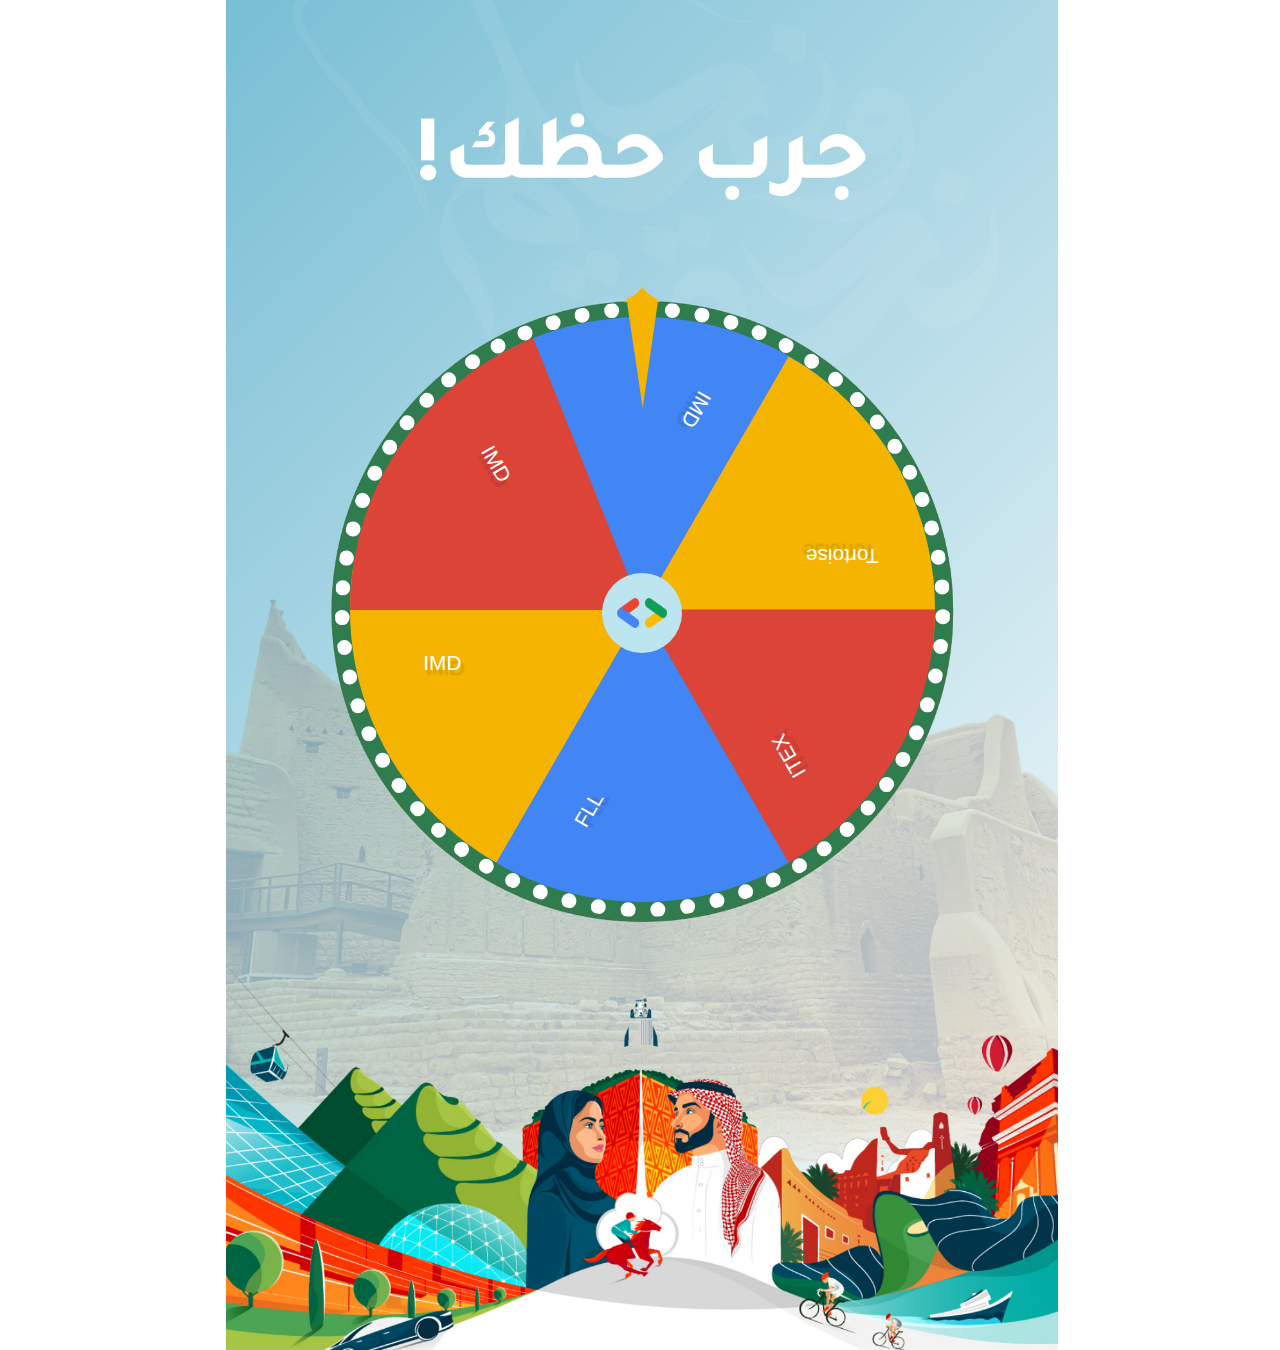
==== index.html @ cc0428e4 "Add files via upload" ====
<!DOCTYPE html>
<html>

<head>
    <title>spin wheel</title>
    <link rel="stylesheet" typr="text/css" href="style.css">|
</head>

<body>
   
    <div class="container">
        <img src="images/Screenshot 180.png" alt="" width="848px" height="1800px">
        <div class="spinBtn"> <div class="holder"></div><img src="images/google-developers-logo-F8BF3155AC-seeklogo.com.png" alt=""  width="50px"
            height="30px"></div>
    <div class="wheel">
            <div class="accomp" style="--i:1;--clr:#4285F4;"><span>IMD</span></div>
            <div class="accomp" style="--i:2;--clr:#F4B400;"><span>Tortoise</span></div>
            <div class="accomp" style="--i:3;--clr:#DB4437;"><span>ITEX</span></div>
            <div class="accomp" style="--i:4;--clr:#4285F4;"><span>FLL</span></div>
            <div class="accomp" style="--i:5;--clr:#F4B400;"><span>IMD</span></div>
            <div class="accomp" style="--i:6;--clr:#DB4437;"><span>IMD</span></div>
        </div>
        
    </div>
    
   
    <script>
        let wheel = document.querySelector('.wheel');
        let spinBtn = document.querySelector('.spinBtn');
        let value = Math.ceil(Math.random() * 3600);

        spinBtn.onclick = function () {
            wheel.style.transform = "rotate(" + value + "deg)";
            value += Math.ceil(Math.random() * 3600);
        }
    </script>
</body>

</html>
---- style.css ----
* {
    margin: 0;
    padding: 0;
    box-sizing: border-box;
    font-family: 'Poppins', sans-serif;
}


body {
    display: flex;
    justify-content: center;
    align-items: center;
    min-height: 100vh;
}

.container {
    position: relative;
    width: 615px;
    height: 615px;
    display: flex;
    justify-content: center;
    align-items: center;

}

.container .spinBtn {
    top: 70%;
    position: absolute;
    width: 80px;
    height: 80px;
    background: #BDE5F0;
    border-radius: 50%;
    z-index: 10;
    display: flex;
    justify-content: center;
    align-items: center;
    text-transform: uppercase;
    font-weight: 600;
    color: #333;
    letter-spacing: 0.1em;
    cursor: pointer;
    user-select: none;

}

.container .spinBtn::before {
    content: ' ';
    position: absolute;
    top: 50px;
    width: 20px;
    background: #BDE5F0;

}
.container .wheel .accomp {
    
    position: absolute;
    width: 50%;
    height: 50%;
    background: var(--clr);
    transform-origin: bottom right;
    transform: rotate(calc(60deg * var(--i)));
    display: flex;
    justify-content: center;
    align-items: center;
    user-select: none;
    cursor: pointer;
    clip-path: polygon(0 0, 60% 0, 100% 100%, 0 100%);


}

.container .wheel .accomp span {
    transform: rotate(60deg);
    font-size: 1.30em;
    font-weight: 300;
    color: #fff;
    text-shadow: 3px 5px 2px rgba(0, 0, 0, 0.15);
}


.container .wheel {
    border: dotted 15px white ;
    position: absolute;
    top: 26%;
    left: 0;
    width: 100%;
    height: 100%;
    background: #2f7d4e;
    border-radius: 50%;
    overflow: hidden;
    transition: transform 5s ease-in-out;
}

.container .wheel .accomp span::after {
    content: ' ';
    position: absolute;
    font-size: 0.75em;
    font-weight: 400;


}






.holder {
    position: absolute;
    background-color: #F4B400;
    width: 60px;
    height: 140px;
    overflow: hidden;
    z-index: -2;
    top: -305px;
    clip-path: polygon(50% 14%, 76% 25%, 51% 100%, 25% 25%);





}

.holder::before {
    content: "";
    position: absolute;
    width: 100px;
    height: 100x;
    border-radius: 50%;


}
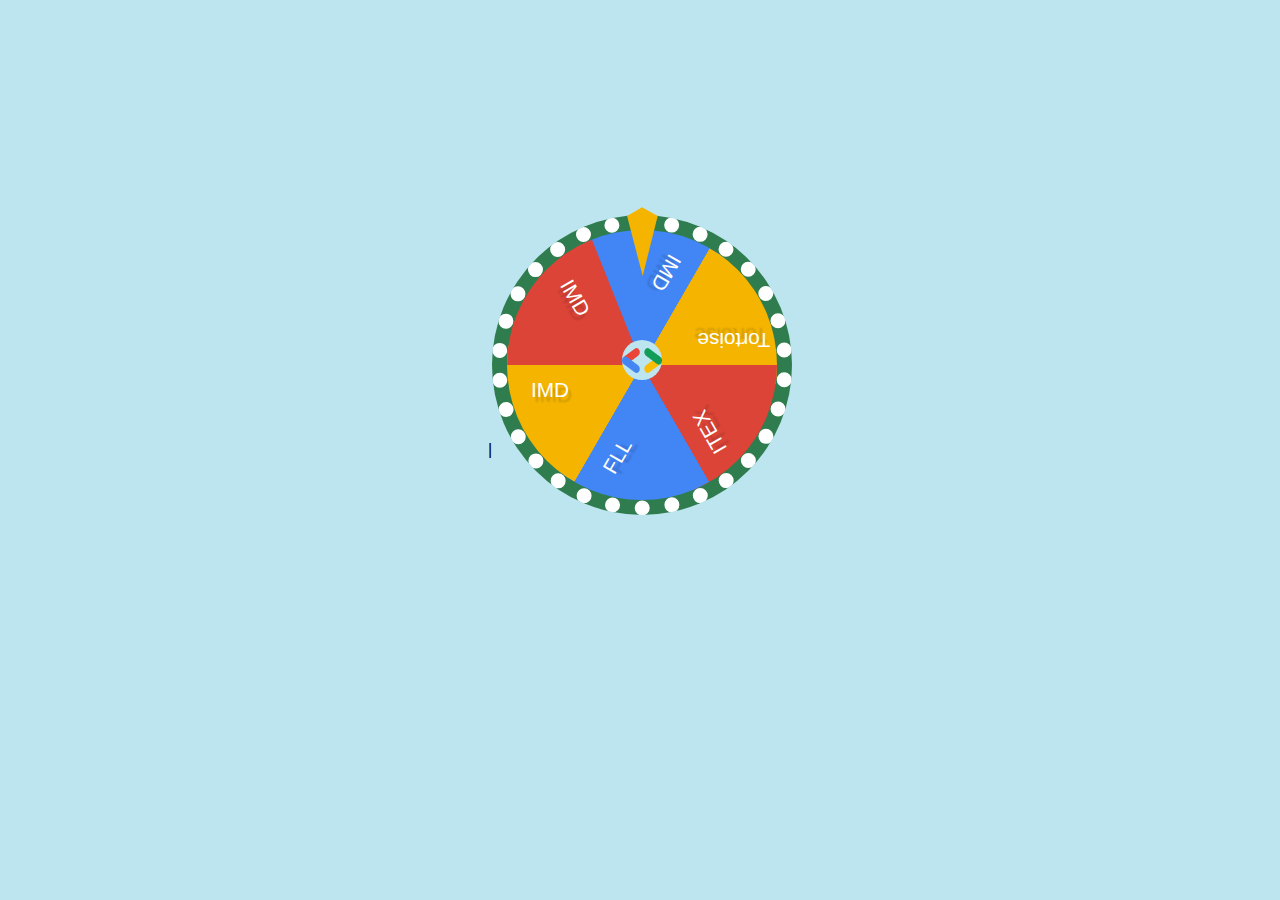
==== commit 5ba3205d: "Add files via upload" ====
--- a/index.html
+++ b/index.html
@@ -7,12 +7,12 @@
 </head>
 
 <body>
-   
     <div class="container">
-        <img src="images/Screenshot 180.png" alt="" width="848px" height="1800px">
-        <div class="spinBtn"> <div class="holder"></div><img src="images/google-developers-logo-F8BF3155AC-seeklogo.com.png" alt=""  width="50px"
-            height="30px"></div>
-    <div class="wheel">
+        <div class="spinBtn">
+            <div class="holder"></div><img src="images/google-developers-logo-F8BF3155AC-seeklogo.com.png" alt=""
+                width="40px" height="25px">
+        </div>
+        <div class="wheel">
             <div class="accomp" style="--i:1;--clr:#4285F4;"><span>IMD</span></div>
             <div class="accomp" style="--i:2;--clr:#F4B400;"><span>Tortoise</span></div>
             <div class="accomp" style="--i:3;--clr:#DB4437;"><span>ITEX</span></div>
@@ -20,10 +20,9 @@
             <div class="accomp" style="--i:5;--clr:#F4B400;"><span>IMD</span></div>
             <div class="accomp" style="--i:6;--clr:#DB4437;"><span>IMD</span></div>
         </div>
-        
+
     </div>
-    
-   
+
     <script>
         let wheel = document.querySelector('.wheel');
         let spinBtn = document.querySelector('.spinBtn');
@@ -36,4 +35,5 @@
     </script>
 </body>
 
+
 </html>--- a/style.css
+++ b/style.css
@@ -7,6 +7,9 @@
 
 
 body {
+    background-image: url(images/national_day-removebg-preview.png);
+    background-color: #BDE5F0;
+    background-size: cover;
     display: flex;
     justify-content: center;
     align-items: center;
@@ -15,19 +18,20 @@
 
 .container {
     position: relative;
-    width: 615px;
-    height: 615px;
-    display: flex;
+    width: 300px;
+    height: 300px;
+    display: inline-flex;
     justify-content: center;
     align-items: center;
+    margin-top: 410px;
 
 }
 
 .container .spinBtn {
-    top: 70%;
+    top: -55%;
     position: absolute;
-    width: 80px;
-    height: 80px;
+    width: 40px;
+    height: 40px;
     background: #BDE5F0;
     border-radius: 50%;
     z-index: 10;
@@ -46,13 +50,14 @@
 .container .spinBtn::before {
     content: ' ';
     position: absolute;
-    top: 50px;
+    top: 10px;
     width: 20px;
     background: #BDE5F0;
 
 }
+
 .container .wheel .accomp {
-    
+
     position: absolute;
     width: 50%;
     height: 50%;
@@ -79,9 +84,9 @@
 
 
 .container .wheel {
-    border: dotted 15px white ;
+    border: dotted 15px white;
     position: absolute;
-    top: 26%;
+    top: -290px;
     left: 0;
     width: 100%;
     height: 100%;
@@ -92,27 +97,23 @@
 }
 
 .container .wheel .accomp span::after {
-    content: ' ';
+    content: '';
     position: absolute;
-    font-size: 0.75em;
-    font-weight: 400;
+    font-size: 1.75em;
+    font-weight: 600;
 
 
 }
 
 
-
-
-
-
 .holder {
+    top: -360%;
     position: absolute;
     background-color: #F4B400;
     width: 60px;
-    height: 140px;
+    height: 80px;
     overflow: hidden;
     z-index: -2;
-    top: -305px;
     clip-path: polygon(50% 14%, 76% 25%, 51% 100%, 25% 25%);
 
 
@@ -129,5 +130,4 @@
     border-radius: 50%;
 
 
-}
-
+}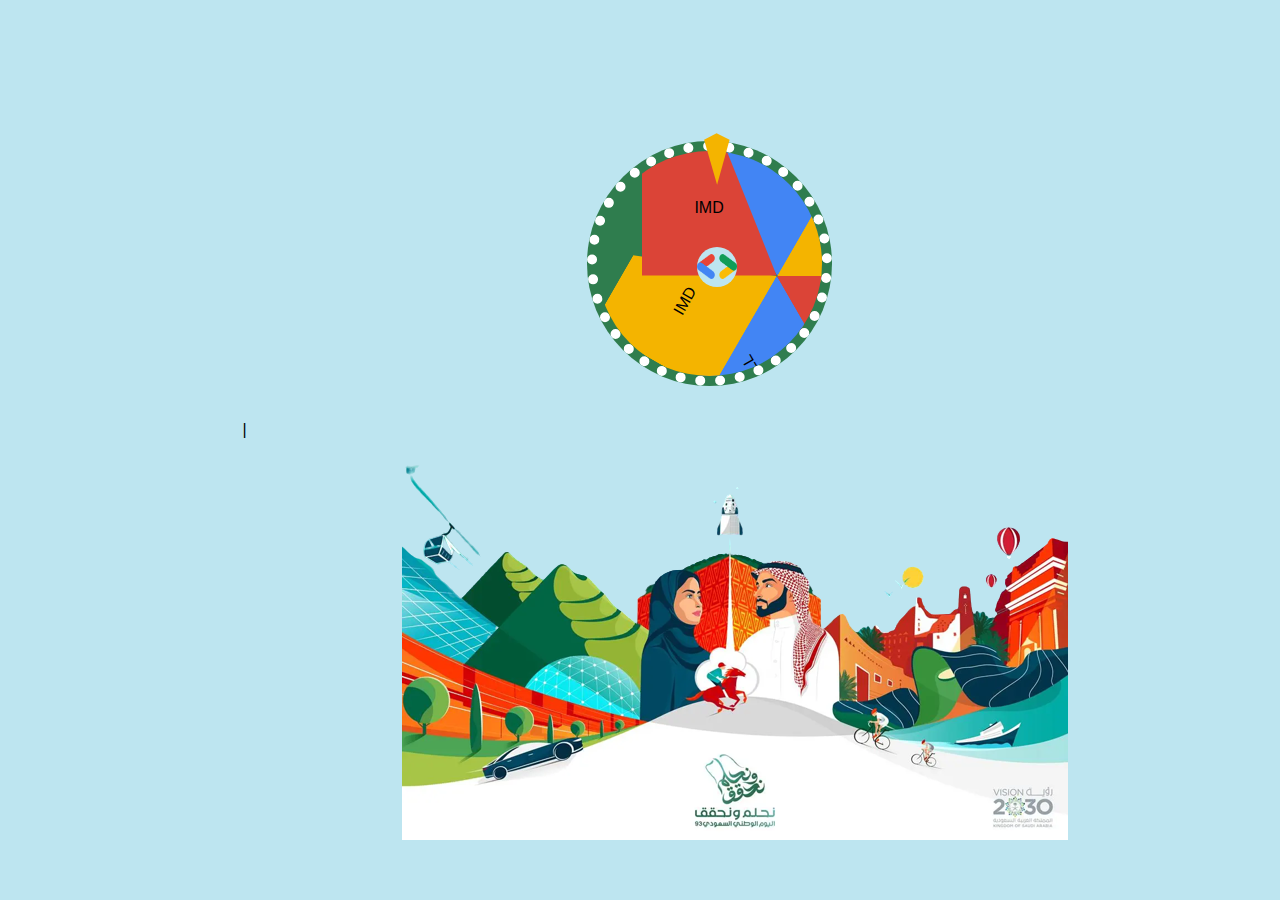
==== commit d4fba020: "Add files via upload" ====
--- a/index.html
+++ b/index.html
@@ -7,7 +7,11 @@
 </head>
 
 <body>
-    <div class="container">
+   
+    <section>
+    
+        <div class="container">
+  
         <div class="spinBtn">
             <div class="holder"></div><img src="images/google-developers-logo-F8BF3155AC-seeklogo.com.png" alt=""
                 width="40px" height="25px">
@@ -15,13 +19,20 @@
         <div class="wheel">
             <div class="accomp" style="--i:1;--clr:#4285F4;"><span>IMD</span></div>
             <div class="accomp" style="--i:2;--clr:#F4B400;"><span>Tortoise</span></div>
-            <div class="accomp" style="--i:3;--clr:#DB4437;"><span>ITEX</span></div>
-            <div class="accomp" style="--i:4;--clr:#4285F4;"><span>FLL</span></div>
-            <div class="accomp" style="--i:5;--clr:#F4B400;"><span>IMD</span></div>
-            <div class="accomp" style="--i:6;--clr:#DB4437;"><span>IMD</span></div>
+            <div class="accomp" style="--i:3;--clr:#DB4437;"><span>  ITEX</span></div>
+            <div class="accomp" style="--i:4;--clr:#4285F4;"><span>  FLL</span></div>
+            <div class="accomp" style="--i:5;--clr:#F4B400;"><span>  IMD</span></div>
+            <div class="accomp" style="--i:6;--clr:#DB4437;"><span>  IMD</span></div>
         </div>
+    </div>
+    </section>
+    <div class="dimg">
+        <section>
+            <img src="images/national_day-removebg-preview.png">
+        </section>
 
     </div>
+    
 
     <script>
         let wheel = document.querySelector('.wheel');
--- a/style.css
+++ b/style.css
@@ -1,34 +1,37 @@
 * {
-    margin: 0;
-    padding: 0;
+    margin: -10px;
+    padding: -10px;
     box-sizing: border-box;
     font-family: 'Poppins', sans-serif;
+  
 }
 
 
 body {
-    background-image: url(images/national_day-removebg-preview.png);
     background-color: #BDE5F0;
-    background-size: cover;
     display: flex;
     justify-content: center;
     align-items: center;
     min-height: 100vh;
+    height: 100;
 }
 
 .container {
     position: relative;
-    width: 300px;
-    height: 300px;
+    width: 245px;
+    height: 245px;
     display: inline-flex;
     justify-content: center;
     align-items: center;
-    margin-top: 410px;
-
+    margin-top: 260px;
+    margin-right: -400px;
+    margin-left: 360px;
 }
 
 .container .spinBtn {
-    top: -55%;
+    top: -75%;
+    right: 5px;
+    left: 110px;
     position: absolute;
     width: 40px;
     height: 40px;
@@ -39,7 +42,7 @@
     justify-content: center;
     align-items: center;
     text-transform: uppercase;
-    font-weight: 600;
+    font-weight: 300;
     color: #333;
     letter-spacing: 0.1em;
     cursor: pointer;
@@ -57,10 +60,10 @@
 }
 
 .container .wheel .accomp {
-
+        
     position: absolute;
-    width: 50%;
-    height: 50%;
+    width: 60%;
+    height: 60%;
     background: var(--clr);
     transform-origin: bottom right;
     transform: rotate(calc(60deg * var(--i)));
@@ -74,17 +77,19 @@
 
 }
 
-.container .wheel .accomp span {
+.container .wheel .accomp button {
+    justify-content: center;
+    justify-items:center ;
     transform: rotate(60deg);
-    font-size: 1.30em;
+    font-size: 1em;
     font-weight: 300;
-    color: #fff;
-    text-shadow: 3px 5px 2px rgba(0, 0, 0, 0.15);
+   
+    
 }
 
 
 .container .wheel {
-    border: dotted 15px white;
+    border: dotted 10px white;
     position: absolute;
     top: -290px;
     left: 0;
@@ -94,32 +99,31 @@
     border-radius: 50%;
     overflow: hidden;
     transition: transform 5s ease-in-out;
+    justify-content: center;
+    justify-items: center;
 }
 
 .container .wheel .accomp span::after {
+    justify-content: center;
+    justify-items: center;
     content: '';
     position: absolute;
-    font-size: 1.75em;
-    font-weight: 600;
+    font-size: 1;
+    font-weight: 300;
 
 
 }
 
 
 .holder {
-    top: -360%;
+    top: -280%;
     position: absolute;
     background-color: #F4B400;
-    width: 60px;
-    height: 80px;
+    width: 50px;
+    height: 60px;
     overflow: hidden;
-    z-index: -2;
+    z-index: -3;
     clip-path: polygon(50% 14%, 76% 25%, 51% 100%, 25% 25%);
-
-
-
-
-
 }
 
 .holder::before {
@@ -130,4 +134,26 @@
     border-radius: 50%;
 
 
-}+}
+
+.dimg {
+    margin-top: 200px;
+    height: 100px;
+}
+
+h1{
+
+    font-size: 20px;
+    color: #fff;
+   
+}
+h2{
+    font-size: 20px;
+    color: #fff;
+    
+}
+section{
+    justify-content: center;
+    justify-items: center;
+}
+
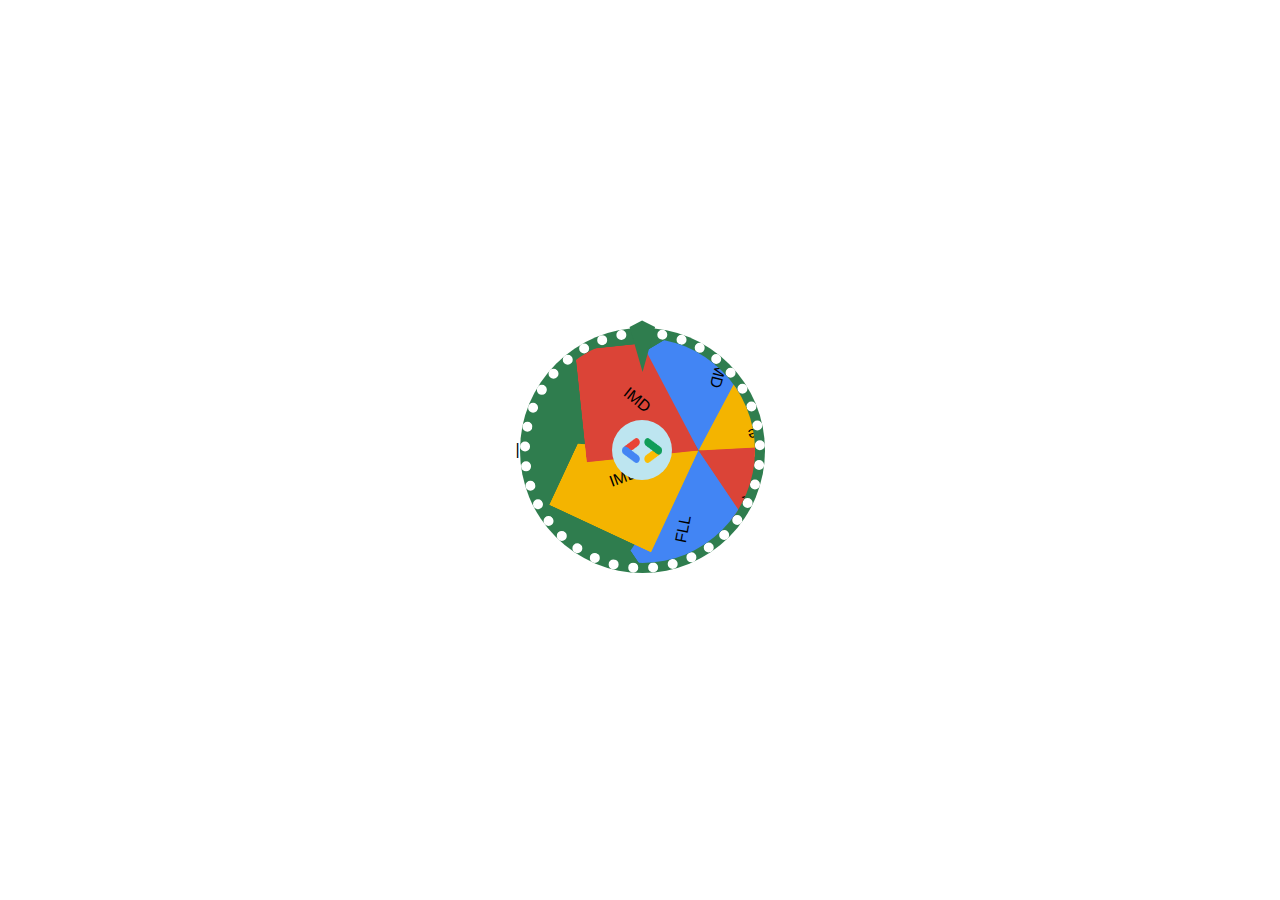
==== commit 92483a88: "Add files via upload" ====
--- a/index.html
+++ b/index.html
@@ -7,11 +7,11 @@
 </head>
 
 <body>
-   
-    <section>
-    
-        <div class="container">
-  
+
+
+
+    <div class="container">
+
         <div class="spinBtn">
             <div class="holder"></div><img src="images/google-developers-logo-F8BF3155AC-seeklogo.com.png" alt=""
                 width="40px" height="25px">
@@ -19,20 +19,14 @@
         <div class="wheel">
             <div class="accomp" style="--i:1;--clr:#4285F4;"><span>IMD</span></div>
             <div class="accomp" style="--i:2;--clr:#F4B400;"><span>Tortoise</span></div>
-            <div class="accomp" style="--i:3;--clr:#DB4437;"><span>  ITEX</span></div>
-            <div class="accomp" style="--i:4;--clr:#4285F4;"><span>  FLL</span></div>
-            <div class="accomp" style="--i:5;--clr:#F4B400;"><span>  IMD</span></div>
-            <div class="accomp" style="--i:6;--clr:#DB4437;"><span>  IMD</span></div>
+            <div class="accomp" style="--i:3;--clr:#DB4437;"><span> ITEX</span></div>
+            <div class="accomp" style="--i:4;--clr:#4285F4;"><span> FLL</span></div>
+            <div class="accomp" style="--i:5;--clr:#F4B400;"><span> IMD</span></div>
+            <div class="accomp" style="--i:6;--clr:#DB4437;"><span> IMD</span></div>
         </div>
     </div>
-    </section>
-    <div class="dimg">
-        <section>
-            <img src="images/national_day-removebg-preview.png">
-        </section>
 
-    </div>
-    
+
 
     <script>
         let wheel = document.querySelector('.wheel');
--- a/style.css
+++ b/style.css
@@ -1,40 +1,33 @@
 * {
-    margin: -10px;
-    padding: -10px;
+    margin: 0;
+    padding: 0;
     box-sizing: border-box;
     font-family: 'Poppins', sans-serif;
-  
+
 }
 
 
 body {
-    background-color: #BDE5F0;
     display: flex;
     justify-content: center;
     align-items: center;
     min-height: 100vh;
-    height: 100;
+
 }
 
 .container {
     position: relative;
     width: 245px;
     height: 245px;
-    display: inline-flex;
+    display: flex;
     justify-content: center;
     align-items: center;
-    margin-top: 260px;
-    margin-right: -400px;
-    margin-left: 360px;
 }
 
 .container .spinBtn {
-    top: -75%;
-    right: 5px;
-    left: 110px;
     position: absolute;
-    width: 40px;
-    height: 40px;
+    width: 60px;
+    height: 60px;
     background: #BDE5F0;
     border-radius: 50%;
     z-index: 10;
@@ -43,7 +36,6 @@
     align-items: center;
     text-transform: uppercase;
     font-weight: 300;
-    color: #333;
     letter-spacing: 0.1em;
     cursor: pointer;
     user-select: none;
@@ -53,20 +45,35 @@
 .container .spinBtn::before {
     content: ' ';
     position: absolute;
-    top: 10px;
-    width: 20px;
+    top: -20px;
+    width: 30px;
     background: #BDE5F0;
 
 }
 
+.container .wheel {
+    border: dotted 10px white;
+    position: absolute;
+    top: 0;
+    left: 0;
+    width: 100%;
+    height: 100%;
+    background: #2f7d4e;
+    border-radius: 50%;
+    overflow: hidden;
+    transition: transform 5s ease-in-out;
+    justify-content: center;
+    justify-items: center;
+}
+
 .container .wheel .accomp {
-        
+
     position: absolute;
-    width: 60%;
-    height: 60%;
+    width: 50%;
+    height: 50%;
     background: var(--clr);
     transform-origin: bottom right;
-    transform: rotate(calc(60deg * var(--i)));
+    transform: rotate(calc(59deg * var(--i)));
     display: flex;
     justify-content: center;
     align-items: center;
@@ -79,33 +86,25 @@
 
 .container .wheel .accomp button {
     justify-content: center;
-    justify-items:center ;
+    justify-items: center;
     transform: rotate(60deg);
     font-size: 1em;
     font-weight: 300;
-   
-    
+
+
 }
 
 
-.container .wheel {
-    border: dotted 10px white;
-    position: absolute;
-    top: -290px;
-    left: 0;
-    width: 100%;
-    height: 100%;
-    background: #2f7d4e;
-    border-radius: 50%;
-    overflow: hidden;
-    transition: transform 5s ease-in-out;
-    justify-content: center;
-    justify-items: center;
+.container .wheel .accomp span {
+    position: relative;
+    transform: rotate(45deg);
+    font-size: 1;
+    font-weight: 300;
+
+
 }
 
 .container .wheel .accomp span::after {
-    justify-content: center;
-    justify-items: center;
     content: '';
     position: absolute;
     font-size: 1;
@@ -116,9 +115,9 @@
 
 
 .holder {
-    top: -280%;
+    top: -180%;
     position: absolute;
-    background-color: #F4B400;
+    background-color: #2f7d4e;
     width: 50px;
     height: 60px;
     overflow: hidden;
@@ -134,26 +133,4 @@
     border-radius: 50%;
 
 
-}
-
-.dimg {
-    margin-top: 200px;
-    height: 100px;
-}
-
-h1{
-
-    font-size: 20px;
-    color: #fff;
-   
-}
-h2{
-    font-size: 20px;
-    color: #fff;
-    
-}
-section{
-    justify-content: center;
-    justify-items: center;
-}
-
+}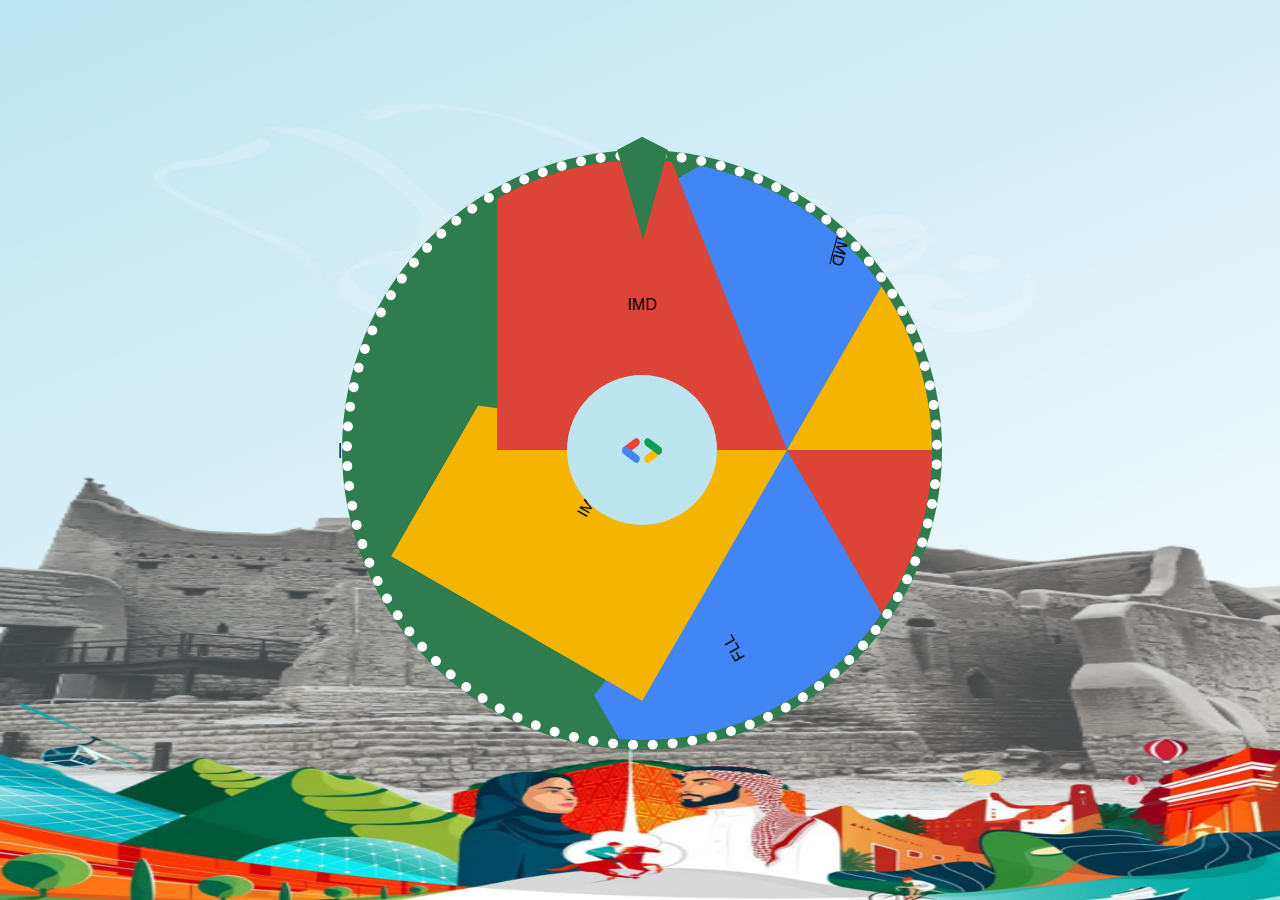
==== commit 45efa8c1: "Add files via upload" ====
--- a/index.html
+++ b/index.html
@@ -17,7 +17,7 @@
                 width="40px" height="25px">
         </div>
         <div class="wheel">
-            <div class="accomp" style="--i:1;--clr:#4285F4;"><span>IMD</span></div>
+            <div class="accomp" style="--i:1;--clr:#4285F4;"> <a href="index.html"><span>IMD</span></a></a></div>
             <div class="accomp" style="--i:2;--clr:#F4B400;"><span>Tortoise</span></div>
             <div class="accomp" style="--i:3;--clr:#DB4437;"><span> ITEX</span></div>
             <div class="accomp" style="--i:4;--clr:#4285F4;"><span> FLL</span></div>
--- a/style.css
+++ b/style.css
@@ -8,6 +8,8 @@
 
 
 body {
+    background-image: url(images/Untitled\ design\ \(1\).png);
+    background-size: 100% 100%;
     display: flex;
     justify-content: center;
     align-items: center;
@@ -17,8 +19,8 @@
 
 .container {
     position: relative;
-    width: 245px;
-    height: 245px;
+    width: 600px;
+    height: 600px;
     display: flex;
     justify-content: center;
     align-items: center;
@@ -26,8 +28,8 @@
 
 .container .spinBtn {
     position: absolute;
-    width: 60px;
-    height: 60px;
+    width: 150px;
+    height: 150px;
     background: #BDE5F0;
     border-radius: 50%;
     z-index: 10;
@@ -73,13 +75,13 @@
     height: 50%;
     background: var(--clr);
     transform-origin: bottom right;
-    transform: rotate(calc(59deg * var(--i)));
+    transform: rotate(calc(60deg * var(--i)));
     display: flex;
     justify-content: center;
     align-items: center;
     user-select: none;
     cursor: pointer;
-    clip-path: polygon(0 0, 60% 0, 100% 100%, 0 100%);
+    clip-path: polygon(0 0, 60% 0, 100% 100%, 0 150%);
 
 
 }
@@ -95,31 +97,33 @@
 }
 
 
-.container .wheel .accomp span {
+.container .wheel .accomp  a {
     position: relative;
     transform: rotate(45deg);
     font-size: 1;
     font-weight: 300;
+    color: black;
 
 
 }
 
-.container .wheel .accomp span::after {
+.container .wheel .accomp  a::after {
     content: '';
     position: absolute;
     font-size: 1;
     font-weight: 300;
+    color: black;
 
 
 }
 
 
 .holder {
-    top: -180%;
+    top: -170%;
     position: absolute;
     background-color: #2f7d4e;
-    width: 50px;
-    height: 60px;
+    width: 100px;
+    height: 120px;
     overflow: hidden;
     z-index: -3;
     clip-path: polygon(50% 14%, 76% 25%, 51% 100%, 25% 25%);
@@ -133,4 +137,12 @@
     border-radius: 50%;
 
 
+}
+
+@media screen {
+   body{
+    background-image: url(images/Untitled\ design\ \(1\).png);
+   background-size: 100% 100%;
+   }
+    
 }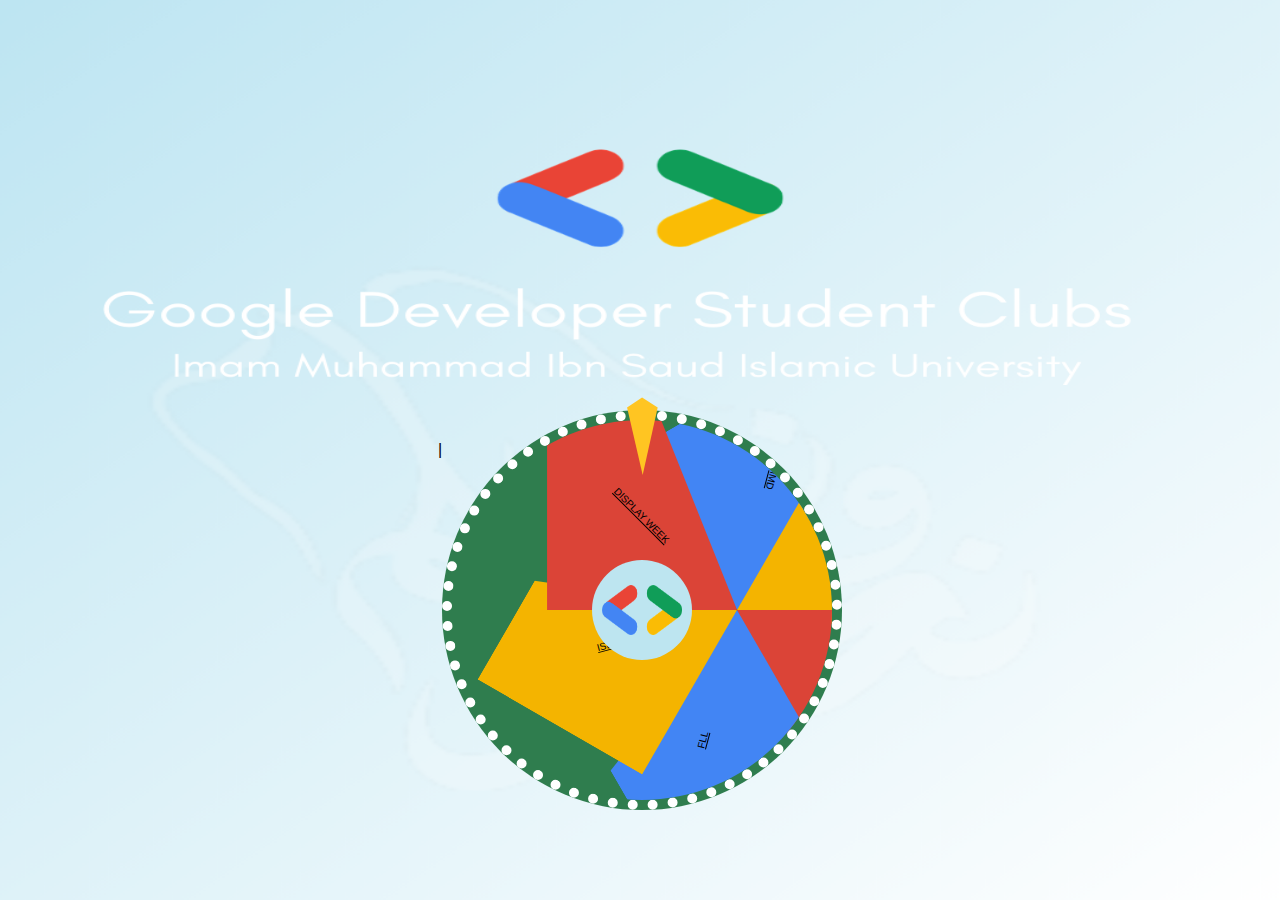
==== commit bbda52e7: "Add files via upload" ====
--- a/index.html
+++ b/index.html
@@ -3,32 +3,48 @@
 
 <head>
     <title>spin wheel</title>
+    <meta charset="UTF-8">
+    <meta name="viewport" content="width=device-width, initial-scale=1.0">
     <link rel="stylesheet" typr="text/css" href="style.css">|
 </head>
 
 <body>
 
+    <div class="bulit"></div>
 
 
     <div class="container">
 
         <div class="spinBtn">
             <div class="holder"></div><img src="images/google-developers-logo-F8BF3155AC-seeklogo.com.png" alt=""
-                width="40px" height="25px">
+                width="80px" height="50px">
         </div>
         <div class="wheel">
-            <div class="accomp" style="--i:1;--clr:#4285F4;"> <a href="index.html"><span>IMD</span></a></a></div>
-            <div class="accomp" style="--i:2;--clr:#F4B400;"><span>Tortoise</span></div>
-            <div class="accomp" style="--i:3;--clr:#DB4437;"><span> ITEX</span></div>
-            <div class="accomp" style="--i:4;--clr:#4285F4;"><span> FLL</span></div>
-            <div class="accomp" style="--i:5;--clr:#F4B400;"><span> IMD</span></div>
-            <div class="accomp" style="--i:6;--clr:#DB4437;"><span> IMD</span></div>
+            <div class="accomp" style="--i:1;--clr:#4285F4;"><span>
+                <a href="enjaz.html">IMD</a>
+            </span></div>
+            <div class="accomp" style="--i:2;--clr:#F4B400;"><span>
+                <a href="enjaz.html">TORTOISE</a>
+            </span></div>
+            <div class="accomp" style="--i:3;--clr:#DB4437;"><span>
+                <a href="enjaz.html">ITEX</a>
+            </span></div>
+            <div class="accomp" style="--i:4;--clr:#4285F4;"><span>
+                <a href="enjaz.html">FLL</a>
+            </span></div>
+            <div class="accomp" style="--i:5;--clr:#F4B400;"><span>
+                <a href="enjaz.html">ISEF</a>
+            </span></div>
+            <div class="accomp" style="--i:6;--clr:#DB4437;"><span>
+                <a href="enjaz.html">DISPLAY WEEK</a>
+            </span></div>
         </div>
     </div>
 
 
+    <script>
+        
 
-    <script>
         let wheel = document.querySelector('.wheel');
         let spinBtn = document.querySelector('.spinBtn');
         let value = Math.ceil(Math.random() * 3600);
@@ -37,6 +53,49 @@
             wheel.style.transform = "rotate(" + value + "deg)";
             value += Math.ceil(Math.random() * 3600);
         }
+
+        //     if(hod === 'link'){
+        //     setTimeout(() => {
+        //         window.open('https://www.google.com')
+        //     }, 2000)
+        // }
+            
+        
+        // spinBtn.onclick = function () {
+        //     wheel.style.transform = "rotate(" + value + "deg)";
+        //     value += Math.ceil(Math.random() * 3600);
+        
+        // let x = document.querySelector('.accomp');
+        // x.onclick = function () {
+        //     location.href = './images/google-developers-logo-F8BF3155AC-seeklogo.com.png'
+        // }
+
+        // let wheel = document.querySelector('.wheel');
+        // let spinBtn = document.querySelector('.spinBtn');
+        // let value = Math.ceil(Math.random() * 3600);
+
+        // spinBtn.onclick = function () {
+            // var winningSlice = Math.floor(degrees / segmentAngle) % segments + 1;
+            // wheel.style.transform = "rotate(" + value + "deg)";
+            // value += Math.ceil(Math.random() * 3600);
+            // alert('Congratulations! You won prize ' + winningSlice + '!');
+    //         var degrees = Math.floor(Math.random() * 360) + 1440;
+    // var wheel = document.querySelector('.wheel');
+
+    // wheel.style.transition = 'transform 4s ease-out';
+    // wheel.style.transform = 'rotate(' + degrees + 'deg)';
+
+    // setTimeout(function() {
+    // var segments = 12;
+    // var segmentAngle = 360 / segments;
+    // var winningSlice = Math.floor(degrees / segmentAngle) % segments + 1;
+    // alert('Congratulations! You won prize ' + winningSlice + '!');
+    // Window.open(URL('./images/google-developers-logo-F8BF3155AC-seeklogo.com.png'))
+    // wheel.style.transition = 'none';
+    // wheel.style.transform = 'rotate(0deg)';
+    
+    // }, 4000);
+    //     }
     </script>
 </body>
 
--- a/style.css
+++ b/style.css
@@ -8,7 +8,7 @@
 
 
 body {
-    background-image: url(images/Untitled\ design\ \(1\).png);
+    background-image: url(images/Untitled\ design\ \(2\).png);
     background-size: 100% 100%;
     display: flex;
     justify-content: center;
@@ -18,9 +18,10 @@
 }
 
 .container {
+    margin-top: 25%;
     position: relative;
-    width: 600px;
-    height: 600px;
+    width: 400px;
+    height: 400px;
     display: flex;
     justify-content: center;
     align-items: center;
@@ -28,8 +29,8 @@
 
 .container .spinBtn {
     position: absolute;
-    width: 150px;
-    height: 150px;
+    width: 100px;
+    height: 100px;
     background: #BDE5F0;
     border-radius: 50%;
     z-index: 10;
@@ -97,9 +98,32 @@
 }
 
 
-.container .wheel .accomp  a {
+
+.container .wheel .accomp span {
     position: relative;
     transform: rotate(45deg);
+    font-size: 10px;
+    font-weight: 300;
+    color: black;
+
+
+}
+
+
+
+.container .wheel .accomp a {
+    position: relative;
+
+    font-size: 10px;
+    font-weight: 300;
+    color: black;
+
+
+}
+
+.container .wheel .accomp a::after {
+    content: '';
+    position: absolute;
     font-size: 1;
     font-weight: 300;
     color: black;
@@ -107,23 +131,15 @@
 
 }
 
-.container .wheel .accomp  a::after {
-    content: '';
-    position: absolute;
-    font-size: 1;
-    font-weight: 300;
-    color: black;
-
-
-}
+
 
 
 .holder {
-    top: -170%;
-    position: absolute;
-    background-color: #2f7d4e;
-    width: 100px;
-    height: 120px;
+    top: -175%;
+    position: absolute;
+    background-color: #ffc522;
+    width: 60px;
+    height: 90px;
     overflow: hidden;
     z-index: -3;
     clip-path: polygon(50% 14%, 76% 25%, 51% 100%, 25% 25%);
@@ -135,14 +151,147 @@
     width: 100px;
     height: 100x;
     border-radius: 50%;
-
-
-}
-
-@media screen {
-   body{
-    background-image: url(images/Untitled\ design\ \(1\).png);
-   background-size: 100% 100%;
-   }
-    
+}
+
+
+@media(max-width: 700px) {
+
+
+
+    * {
+        margin: 0;
+        padding: 0;
+        box-sizing: border-box;
+        font-family: 'Poppins', sans-serif;
+    }
+
+    body {
+        background-image: url(images/Your\ paragraph\ text.png);
+        background-size: 100% 100%;
+    }
+
+
+    .container {
+        position: relative;
+        width: 350px;
+        height: 350px;
+        display: flex;
+        justify-content: center;
+        align-items: center;
+    }
+
+
+    .container .spinBtn {
+        position: absolute;
+        width: 75px;
+        height: 75px;
+        background: #BDE5F0;
+        border-radius: 50%;
+        z-index: 10;
+        display: flex;
+        justify-content: center;
+        align-items: center;
+        text-transform: uppercase;
+        font-weight: 300;
+        letter-spacing: 0.1em;
+        cursor: pointer;
+        user-select: none;
+
+    }
+
+    .container .spinBtn::before {
+        content: ' ';
+        position: absolute;
+        top: -20px;
+        width: 30px;
+        background: #BDE5F0;
+
+    }
+
+    .container .wheel {
+        border: dotted 10px white;
+        position: absolute;
+        top: 0;
+        left: 0;
+        width: 100%;
+        height: 100%;
+        background: #2f7d4e;
+        border-radius: 50%;
+        overflow: hidden;
+        transition: transform 5s ease-in-out;
+        justify-content: center;
+        justify-items: center;
+    }
+
+    .container .wheel .accomp {
+
+        position: absolute;
+        width: 50%;
+        height: 50%;
+        background: var(--clr);
+        transform-origin: bottom right;
+        transform: rotate(calc(60deg * var(--i)));
+        display: flex;
+        justify-content: center;
+        align-items: center;
+        user-select: none;
+        cursor: pointer;
+        clip-path: polygon(0 0, 60% 0, 100% 100%, 0 150%);
+
+
+    }
+
+    .container .wheel .accomp button {
+        justify-content: center;
+        justify-items: center;
+        transform: rotate(60deg);
+        font-size: 1em;
+        font-weight: 300;
+
+
+    }
+
+
+    .container .wheel .accomp span a {
+        position: relative;
+        transform: rotate(45deg);
+        font-size: 10px;
+        font-weight: 300;
+        color: black;
+
+
+    }
+
+    .container .wheel .accomp a::after {
+        content: '';
+        position: absolute;
+        font-size: 1;
+        font-weight: 300;
+        color: black;
+
+
+    }
+
+
+    .holder {
+        top: -215%;
+        position: absolute;
+        background-color: #ffc522;
+        width: 60px;
+        height: 90px;
+        overflow: hidden;
+        z-index: -3;
+        clip-path: polygon(50% 14%, 76% 25%, 51% 100%, 25% 25%);
+    }
+
+    .holder::before {
+        content: "";
+        position: absolute;
+        width: 100px;
+        height: 100x;
+        border-radius: 50%;
+    }
+
+
+
 }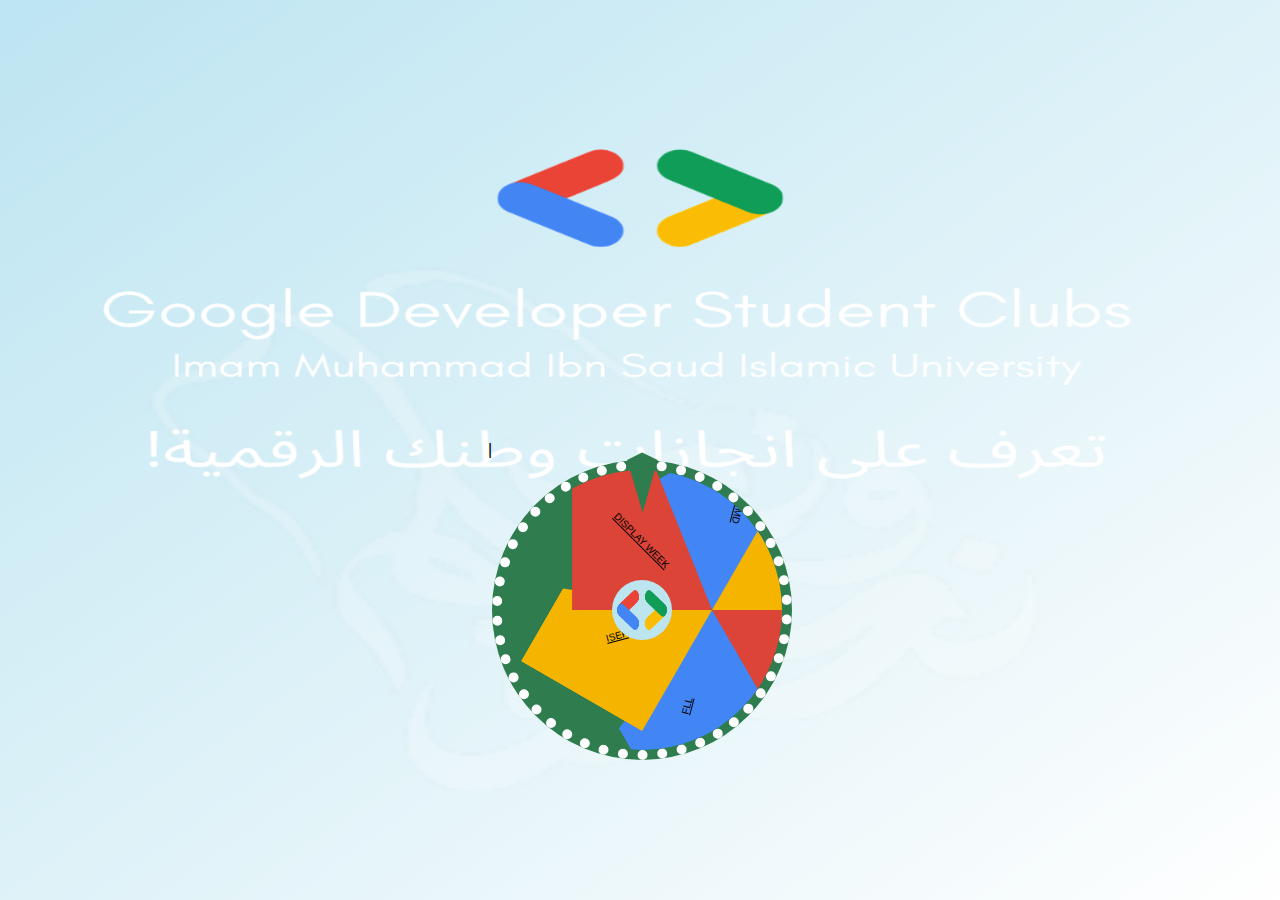
==== commit fc7834ce: "Add files via upload" ====
--- a/index.html
+++ b/index.html
@@ -17,7 +17,7 @@
 
         <div class="spinBtn">
             <div class="holder"></div><img src="images/google-developers-logo-F8BF3155AC-seeklogo.com.png" alt=""
-                width="80px" height="50px">
+                width="50px" height="40px">
         </div>
         <div class="wheel">
             <div class="accomp" style="--i:1;--clr:#4285F4;"><span>
--- a/style.css
+++ b/style.css
@@ -8,20 +8,22 @@
 
 
 body {
-    background-image: url(images/Untitled\ design\ \(2\).png);
+    background-image: url(images/Google\ Developer\ Student\ Clubs.png);
     background-size: 100% 100%;
     display: flex;
     justify-content: center;
     align-items: center;
     min-height: 100vh;
+    background-repeat: no-repeat;
+    background-position: fixed;
 
 }
 
 .container {
     margin-top: 25%;
     position: relative;
-    width: 400px;
-    height: 400px;
+    width: 300px;
+    height: 300px;
     display: flex;
     justify-content: center;
     align-items: center;
@@ -29,8 +31,8 @@
 
 .container .spinBtn {
     position: absolute;
-    width: 100px;
-    height: 100px;
+    width: 60px;
+    height: 60px;
     background: #BDE5F0;
     border-radius: 50%;
     z-index: 10;
@@ -135,11 +137,11 @@
 
 
 .holder {
-    top: -175%;
-    position: absolute;
-    background-color: #ffc522;
+    top: -229%;
+    position: absolute;
+    background-color: #2f7d4e;
     width: 60px;
-    height: 90px;
+    height: 70px;
     overflow: hidden;
     z-index: -3;
     clip-path: polygon(50% 14%, 76% 25%, 51% 100%, 25% 25%);
@@ -168,13 +170,15 @@
     body {
         background-image: url(images/Your\ paragraph\ text.png);
         background-size: 100% 100%;
+        background-repeat: no-repeat;
+        background-position: fixed;
     }
 
 
     .container {
         position: relative;
-        width: 350px;
-        height: 350px;
+        width: 300px;
+        height: 300px;
         display: flex;
         justify-content: center;
         align-items: center;
@@ -183,8 +187,8 @@
 
     .container .spinBtn {
         position: absolute;
-        width: 75px;
-        height: 75px;
+        width: 60px;
+        height: 60px;
         background: #BDE5F0;
         border-radius: 50%;
         z-index: 10;
@@ -274,11 +278,11 @@
 
 
     .holder {
-        top: -215%;
-        position: absolute;
-        background-color: #ffc522;
+        top: -230%;
+        position: absolute;
+        background-color: #2f7d4e;
         width: 60px;
-        height: 90px;
+        height: 70px;
         overflow: hidden;
         z-index: -3;
         clip-path: polygon(50% 14%, 76% 25%, 51% 100%, 25% 25%);
